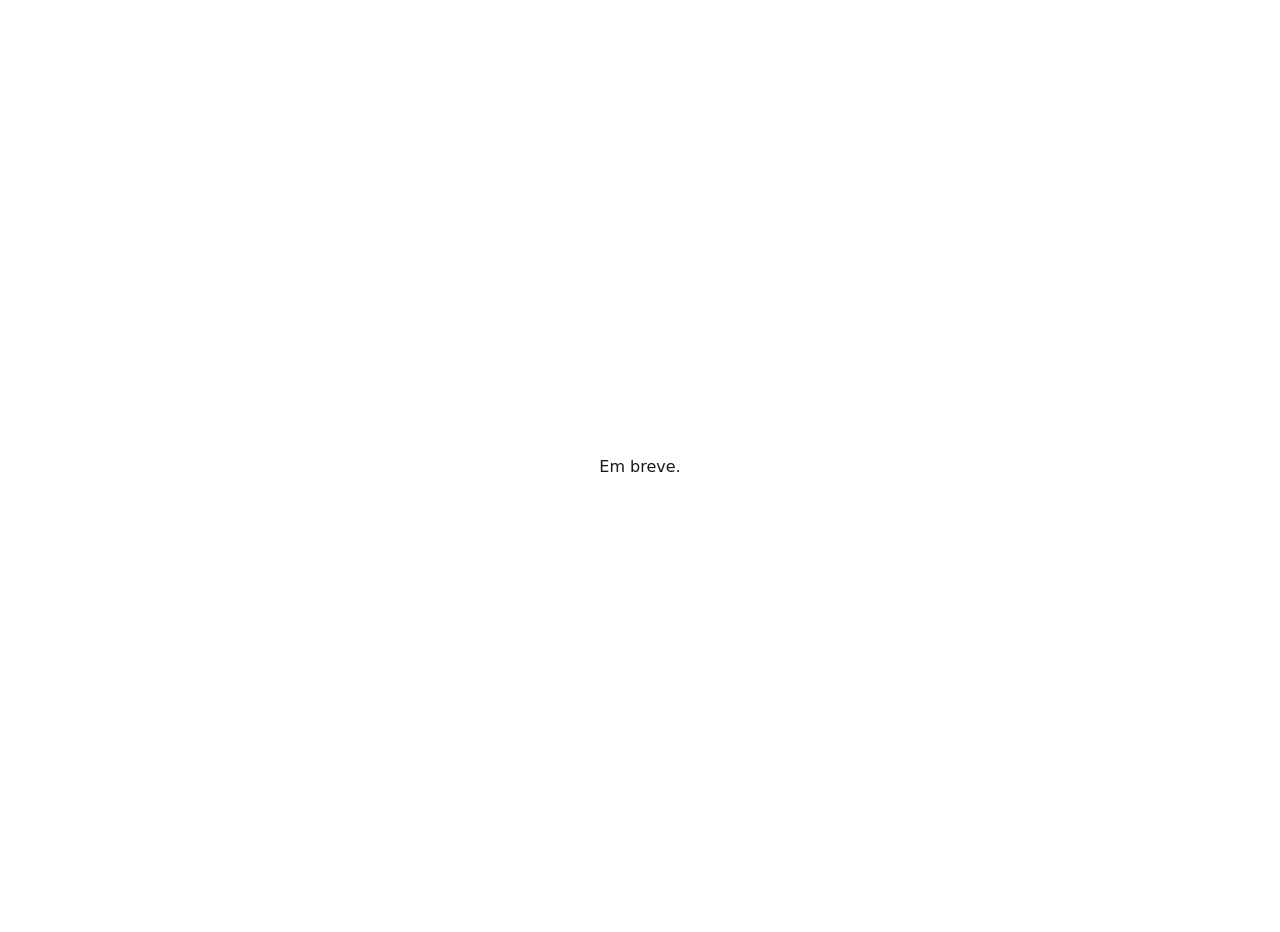
==== index.html @ 9a8c44fe "Página provisória e domínio do teste Co-Authored-By: Claude Opus 5.5 <noreply@anthropic.com> Claude-" ====
<!doctype html>
<html lang="pt-BR">
<head>
<meta charset="utf-8">
<meta name="viewport" content="width=device-width, initial-scale=1">
<meta name="robots" content="noindex">
<title>Método Intimidade</title>
<style>body{margin:0;font-family:system-ui,sans-serif;background:#fff;color:#1A1714;display:grid;place-items:center;min-height:100vh;text-align:center;padding:16px}</style>
</head>
<body><p>Em breve.</p></body>
</html>
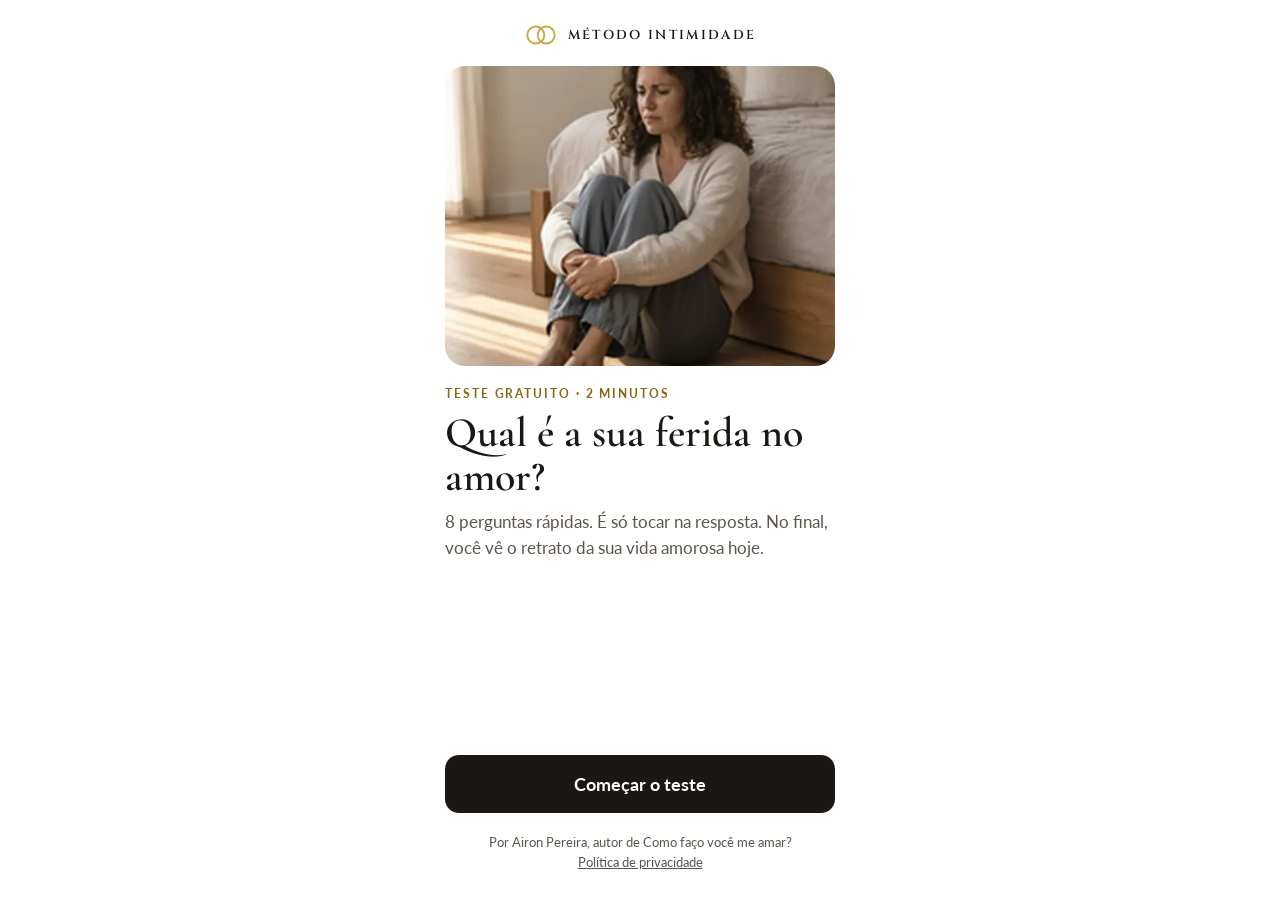
==== commit ed279060: "Teste grátis: telas, envio ao Wix, Pixel e funil Capa, pergunta de entrada, 7 perguntas por trilha (" ====
--- a/index.html
+++ b/index.html
@@ -2,10 +2,83 @@
 <html lang="pt-BR">
 <head>
 <meta charset="utf-8">
-<meta name="viewport" content="width=device-width, initial-scale=1">
+<meta name="viewport" content="width=device-width, initial-scale=1, viewport-fit=cover">
+<title>Teste: qual é a sua ferida no amor?</title>
+<meta name="description" content="8 perguntas rápidas. É só tocar na resposta.">
 <meta name="robots" content="noindex">
-<title>Método Intimidade</title>
-<style>body{margin:0;font-family:system-ui,sans-serif;background:#fff;color:#1A1714;display:grid;place-items:center;min-height:100vh;text-align:center;padding:16px}</style>
+<meta name="theme-color" content="#FFFFFF">
+<link rel="preconnect" href="https://fonts.googleapis.com">
+<link rel="preconnect" href="https://fonts.gstatic.com" crossorigin>
+<link rel="preconnect" href="https://www.metodointimidade.com.br">
+<link rel="preload" as="image" href="img/capa.webp">
+<link rel="stylesheet" href="https://fonts.googleapis.com/css2?family=Cinzel:wght@600&family=Cormorant+Garamond:ital,wght@0,600;1,600&family=Lato:wght@400;700&display=swap">
+<style>
+:root{--fundo:#FFFFFF;--cartao:#FAF7F2;--texto:#1A1714;--suave:#5C554C;--placeholder:#6F675D;--ouro:#C9A84C;--ouro-escuro:#8A6514;--borda:#E8E1D6;--trilho:#EFE9DF}
+*{box-sizing:border-box}
+html,body{margin:0;background:var(--fundo);color:var(--texto);font-family:Lato,system-ui,sans-serif;-webkit-font-smoothing:antialiased}
+button,input{font:inherit;color:inherit}
+.tela{max-width:430px;min-height:100vh;min-height:100dvh;margin:0 auto;padding:24px 20px 28px;display:flex;flex-direction:column;gap:20px}
+.marca{display:flex;align-items:center;justify-content:center;gap:10px}
+.marca span{font-family:Cinzel,serif;font-weight:600;font-size:13px;letter-spacing:.18em}
+.selo{font-size:12px;font-weight:700;letter-spacing:.16em;color:var(--ouro-escuro)}
+h1{margin:0;font-family:'Cormorant Garamond',Georgia,serif;font-weight:600;line-height:1.08}
+.capa h1{font-size:42px;line-height:1.05}
+.pergunta h1{font-size:32px;line-height:1.1}
+p{margin:0}
+.sub{font-size:17px;line-height:1.5;color:var(--suave)}
+.capa-img{width:100%;aspect-ratio:350/300;object-fit:cover;border-radius:20px;display:block;background:var(--cartao)}
+.cresce{flex-grow:1}
+.botao{display:flex;align-items:center;justify-content:center;width:100%;height:58px;border:0;border-radius:14px;background:var(--texto);color:#fff;font-size:18px;font-weight:700;cursor:pointer;text-decoration:none}
+.botao:disabled{opacity:.6;cursor:default}
+.rodape{text-align:center;font-size:13px;color:var(--suave);line-height:1.5}
+.rodape a{color:var(--suave)}
+.topo{display:flex;flex-direction:column;gap:10px}
+.topo-linha{display:flex;justify-content:space-between;align-items:center;font-size:16px;color:var(--suave)}
+.voltar{display:flex;align-items:center;min-height:48px;min-width:48px;padding:0 8px 0 0;background:none;border:0;color:var(--suave);cursor:pointer}
+.contador{font-weight:700;color:var(--ouro-escuro)}
+.barra{height:6px;border-radius:3px;background:var(--trilho);overflow:hidden}
+.barra i{display:block;height:6px;border-radius:3px;background:var(--ouro);transition:width .3s}
+.grade{display:grid;grid-template-columns:1fr 1fr;gap:14px}
+.opcao{position:relative;display:flex;flex-direction:column;border:1px solid var(--borda);border-radius:16px;overflow:hidden;background:var(--cartao);text-align:left;padding:0;cursor:pointer;min-height:48px}
+.opcao.marcada{border:2px solid var(--ouro-escuro)}
+.opcao .foto{width:100%;height:150px;object-fit:cover;display:block;background:var(--trilho)}
+.opcao .cena{height:150px;display:flex;align-items:center;justify-content:center;padding:12px;font-size:13px;line-height:1.35;color:var(--suave);background:var(--trilho);text-align:center}
+.opcao .txt{padding:12px 12px 14px;font-size:16px;font-weight:700;line-height:1.3}
+.check{position:absolute;top:8px;right:8px;width:26px;height:26px;border-radius:13px;background:var(--ouro-escuro);display:none;align-items:center;justify-content:center}
+.opcao.marcada .check{display:flex}
+.frases{display:flex;flex-direction:column;gap:12px}
+.frase{position:relative;display:block;width:100%;text-align:left;padding:20px 52px 20px 20px;border:1px solid var(--borda);border-radius:16px;background:var(--cartao);font-family:'Cormorant Garamond',Georgia,serif;font-weight:600;font-style:italic;font-size:23px;line-height:1.25;cursor:pointer;min-height:64px}
+.frase.marcada{border:2px solid var(--ouro-escuro)}
+.frase .check{top:50%;margin-top:-13px;right:14px}
+.analise{align-items:stretch;gap:28px}
+.anel{align-self:center;position:relative;width:150px;height:150px}
+.anel span{position:absolute;inset:0;display:flex;align-items:center;justify-content:center;font-family:'Cormorant Garamond',Georgia,serif;font-weight:600;font-size:40px}
+.passos{display:flex;flex-direction:column;gap:16px;padding:22px 20px;border-radius:16px;background:var(--cartao);border:1px solid var(--borda)}
+.passos div{display:flex;align-items:center;gap:12px;font-size:17px;color:var(--suave)}
+.passos div.feito{color:var(--texto)}
+.campo{display:flex;flex-direction:column;gap:8px}
+.campo>span{font-size:15px;font-weight:700}
+.entrada{display:flex;align-items:center;height:56px;padding:0 16px;border:1.5px solid var(--borda);border-radius:12px;font-size:17px;background:#fff}
+.entrada:focus-within{border-color:var(--ouro-escuro)}
+.entrada input{flex:1;min-width:0;border:0;outline:0;font-size:17px;background:transparent;height:100%}
+.entrada input::placeholder{color:var(--placeholder)}
+.ddi{padding-right:12px;margin-right:12px;border-right:1px solid var(--borda);font-weight:700}
+.campo.erro .entrada{border-color:#B3261E}
+.msg-erro{font-size:14px;color:#B3261E;display:none}
+.campo.erro .msg-erro{display:block}
+.aceite{display:flex;gap:14px;align-items:flex-start;min-height:48px;font-size:16px;line-height:1.45;cursor:pointer}
+.aceite input{appearance:none;-webkit-appearance:none;flex-shrink:0;width:24px;height:24px;margin:1px 0 0;border-radius:6px;border:2px solid var(--ouro-escuro);background:#fff;display:grid;place-content:center;cursor:pointer}
+.aceite input:checked{background:var(--ouro-escuro)}
+.aceite input:checked::after{content:"";width:10px;height:6px;border-left:2.5px solid #fff;border-bottom:2.5px solid #fff;transform:rotate(-45deg) translate(1px,-1px)}
+.aviso{font-size:15px;line-height:1.45;color:#B3261E;text-align:center;display:none}
+.aviso.on{display:block}
+@media (max-width:360px){.capa h1{font-size:36px}.pergunta h1{font-size:28px}.opcao .foto,.opcao .cena{height:128px}}
+</style>
 </head>
-<body><p>Em breve.</p></body>
+<body>
+<main id="app" aria-live="polite"></main>
+<noscript><p style="padding:24px;text-align:center">Ative o JavaScript para fazer o teste.</p></noscript>
+<script src="conteudo.js"></script>
+<script src="app.js"></script>
+</body>
 </html>
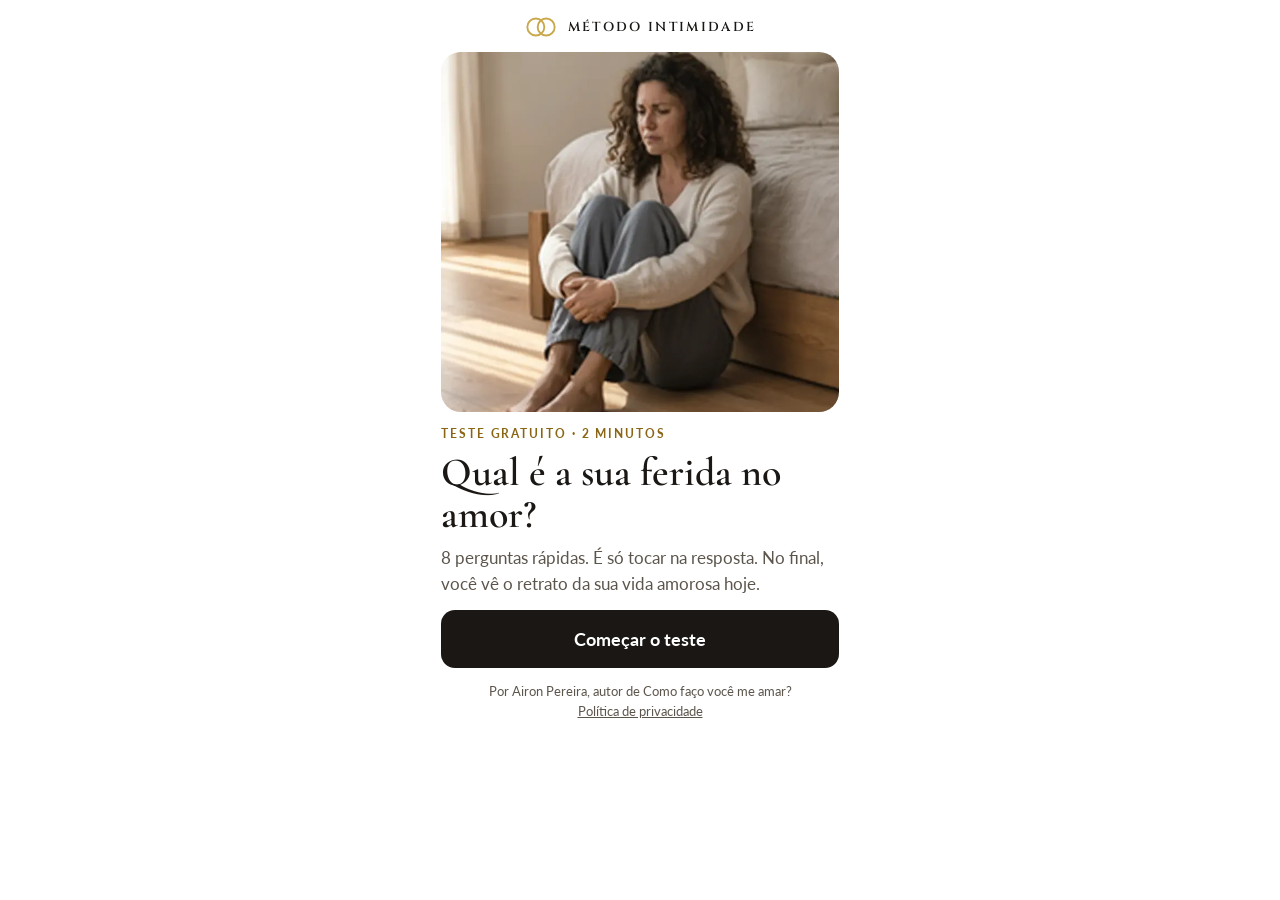
==== commit de9de2b9: "Telas do teste cabem no celular sem rolar (capa, perguntas e formulário) Co-Authored-By: Claude Opus" ====
--- a/index.html
+++ b/index.html
@@ -17,16 +17,18 @@
 *{box-sizing:border-box}
 html,body{margin:0;background:var(--fundo);color:var(--texto);font-family:Lato,system-ui,sans-serif;-webkit-font-smoothing:antialiased}
 button,input{font:inherit;color:inherit}
-.tela{max-width:430px;min-height:100vh;min-height:100dvh;margin:0 auto;padding:24px 20px 28px;display:flex;flex-direction:column;gap:20px}
+.tela{max-width:430px;min-height:100vh;min-height:100dvh;margin:0 auto;padding:16px 16px 20px;display:flex;flex-direction:column;gap:14px}
 .marca{display:flex;align-items:center;justify-content:center;gap:10px}
 .marca span{font-family:Cinzel,serif;font-weight:600;font-size:13px;letter-spacing:.18em}
 .selo{font-size:12px;font-weight:700;letter-spacing:.16em;color:var(--ouro-escuro)}
 h1{margin:0;font-family:'Cormorant Garamond',Georgia,serif;font-weight:600;line-height:1.08}
-.capa h1{font-size:42px;line-height:1.05}
-.pergunta h1{font-size:32px;line-height:1.1}
+.capa h1{font-size:40px;line-height:1.05}
+.capa{height:100vh;height:100dvh;min-height:0}
+.pergunta h1{font-size:29px;line-height:1.1}
 p{margin:0}
 .sub{font-size:17px;line-height:1.5;color:var(--suave)}
-.capa-img{width:100%;aspect-ratio:350/300;object-fit:cover;border-radius:20px;display:block;background:var(--cartao)}
+/* a foto da capa ocupa o espaço que sobrar: o botão sempre cabe na tela */
+.capa-img{width:100%;flex:1 1 0;min-height:110px;max-height:360px;object-fit:cover;object-position:50% 35%;border-radius:20px;display:block;background:var(--cartao)}
 .cresce{flex-grow:1}
 .botao{display:flex;align-items:center;justify-content:center;width:100%;height:58px;border:0;border-radius:14px;background:var(--texto);color:#fff;font-size:18px;font-weight:700;cursor:pointer;text-decoration:none}
 .botao:disabled{opacity:.6;cursor:default}
@@ -38,16 +40,18 @@
 .contador{font-weight:700;color:var(--ouro-escuro)}
 .barra{height:6px;border-radius:3px;background:var(--trilho);overflow:hidden}
 .barra i{display:block;height:6px;border-radius:3px;background:var(--ouro);transition:width .3s}
-.grade{display:grid;grid-template-columns:1fr 1fr;gap:14px}
+.grade{display:grid;grid-template-columns:1fr 1fr;gap:10px}
 .opcao{position:relative;display:flex;flex-direction:column;border:1px solid var(--borda);border-radius:16px;overflow:hidden;background:var(--cartao);text-align:left;padding:0;cursor:pointer;min-height:48px}
 .opcao.marcada{border:2px solid var(--ouro-escuro)}
-.opcao .foto{width:100%;height:150px;object-fit:cover;display:block;background:var(--trilho)}
-.opcao .cena{height:150px;display:flex;align-items:center;justify-content:center;padding:12px;font-size:13px;line-height:1.35;color:var(--suave);background:var(--trilho);text-align:center}
-.opcao .txt{padding:12px 12px 14px;font-size:16px;font-weight:700;line-height:1.3}
+/* altura da foto acompanha a altura da tela: as 4 respostas cabem sem rolar */
+.opcao .foto,.opcao .cena{height:clamp(84px,calc((100dvh - 400px) / 2),150px)}
+.opcao .foto{width:100%;object-fit:cover;display:block;background:var(--trilho)}
+.opcao .cena{display:flex;align-items:center;justify-content:center;padding:12px;font-size:13px;line-height:1.35;color:var(--suave);background:var(--trilho);text-align:center}
+.opcao .txt{padding:10px 10px 12px;font-size:15px;font-weight:700;line-height:1.3}
 .check{position:absolute;top:8px;right:8px;width:26px;height:26px;border-radius:13px;background:var(--ouro-escuro);display:none;align-items:center;justify-content:center}
 .opcao.marcada .check{display:flex}
-.frases{display:flex;flex-direction:column;gap:12px}
-.frase{position:relative;display:block;width:100%;text-align:left;padding:20px 52px 20px 20px;border:1px solid var(--borda);border-radius:16px;background:var(--cartao);font-family:'Cormorant Garamond',Georgia,serif;font-weight:600;font-style:italic;font-size:23px;line-height:1.25;cursor:pointer;min-height:64px}
+.frases{display:flex;flex-direction:column;gap:10px}
+.frase{position:relative;display:block;width:100%;text-align:left;padding:15px 48px 15px 16px;border:1px solid var(--borda);border-radius:16px;background:var(--cartao);font-family:'Cormorant Garamond',Georgia,serif;font-weight:600;font-style:italic;font-size:21px;line-height:1.22;cursor:pointer;min-height:64px}
 .frase.marcada{border:2px solid var(--ouro-escuro)}
 .frase .check{top:50%;margin-top:-13px;right:14px}
 .analise{align-items:stretch;gap:28px}
@@ -72,7 +76,8 @@
 .aceite input:checked::after{content:"";width:10px;height:6px;border-left:2.5px solid #fff;border-bottom:2.5px solid #fff;transform:rotate(-45deg) translate(1px,-1px)}
 .aviso{font-size:15px;line-height:1.45;color:#B3261E;text-align:center;display:none}
 .aviso.on{display:block}
-@media (max-width:360px){.capa h1{font-size:36px}.pergunta h1{font-size:28px}.opcao .foto,.opcao .cena{height:128px}}
+@media (max-width:360px){.capa h1{font-size:36px}.pergunta h1{font-size:27px}}
+@media (max-height:680px){.capa h1{font-size:34px}.sub{font-size:16px;line-height:1.45}.voltar{min-height:40px}.topo{gap:6px}}
 </style>
 </head>
 <body>
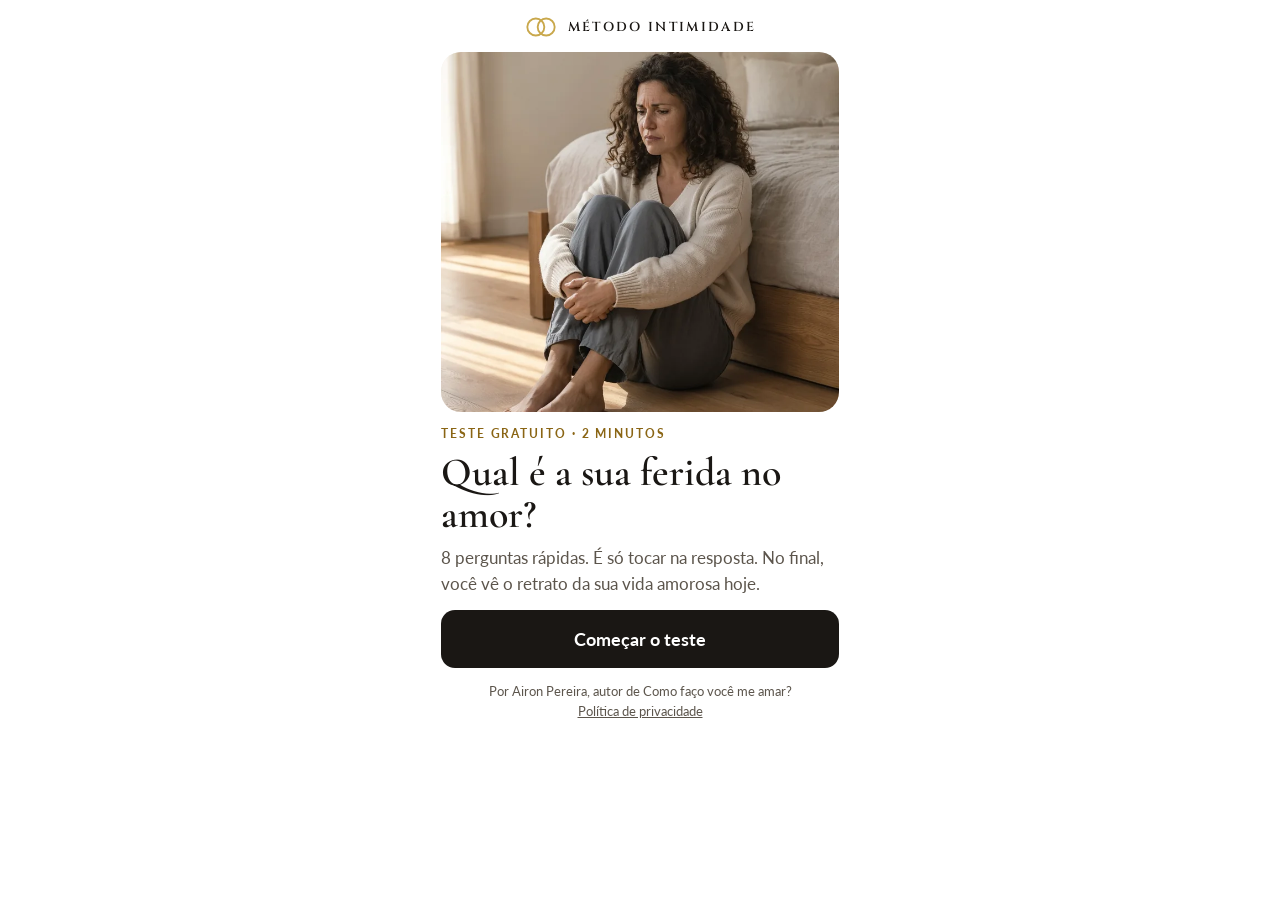
==== commit 1e20139e: "Capa em alta resolução (capa-720) na tela de abertura Co-Authored-By: Claude Opus 5.5 <noreply@anthr" ====
--- a/index.html
+++ b/index.html
@@ -10,7 +10,7 @@
 <link rel="preconnect" href="https://fonts.googleapis.com">
 <link rel="preconnect" href="https://fonts.gstatic.com" crossorigin>
 <link rel="preconnect" href="https://www.metodointimidade.com.br">
-<link rel="preload" as="image" href="img/capa.webp">
+<link rel="preload" as="image" href="img/capa-720.webp" imagesrcset="img/capa.webp 360w, img/capa-720.webp 720w" imagesizes="(max-width:430px) 100vw, 400px">
 <link rel="stylesheet" href="https://fonts.googleapis.com/css2?family=Cinzel:wght@600&family=Cormorant+Garamond:ital,wght@0,600;1,600&family=Lato:wght@400;700&display=swap">
 <style>
 :root{--fundo:#FFFFFF;--cartao:#FAF7F2;--texto:#1A1714;--suave:#5C554C;--placeholder:#6F675D;--ouro:#C9A84C;--ouro-escuro:#8A6514;--borda:#E8E1D6;--trilho:#EFE9DF}
